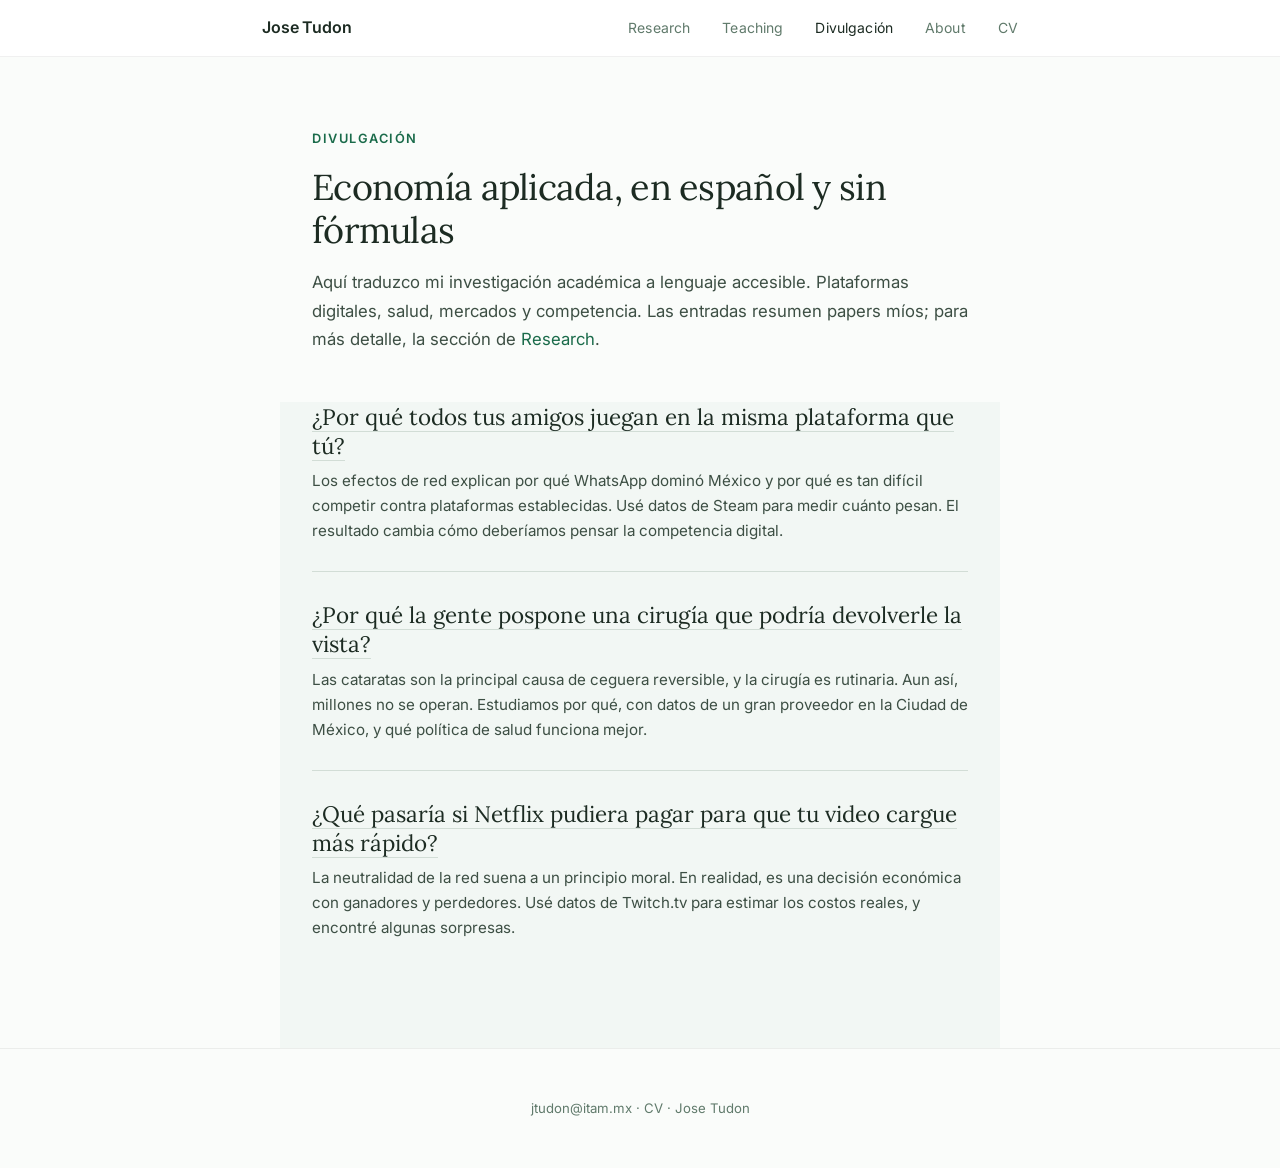
==== blog/index.html @ 885356c7 "Add Divulgación blog section with three posts in Spanish - New /blog/ landing and three posts on Twi" ====
<!DOCTYPE html>
<html lang="es">
<head>
  <meta charset="UTF-8">
  <meta name="viewport" content="width=device-width, initial-scale=1.0">
  <meta http-equiv="X-Content-Type-Options" content="nosniff">
  <meta name="referrer" content="strict-origin-when-cross-origin">
  <title>Divulgación — Jose Tudon</title>
  <meta name="description" content="Divulgación científica en español. Economía digital, plataformas, salud y competencia, explicadas para público general.">
  <meta name="author" content="Jose Tudon">
  <link rel="canonical" href="https://jtudon.com/blog/">

  <meta property="og:type" content="website">
  <meta property="og:title" content="Divulgación — Jose Tudon">
  <meta property="og:description" content="Divulgación científica en español. Economía digital, plataformas, salud y competencia, explicadas para público general.">
  <meta property="og:url" content="https://jtudon.com/blog/">
  <meta property="og:image" content="https://jtudon.com/images/photo.jpg">
  <meta property="og:locale" content="es_MX">

  <meta name="twitter:card" content="summary">
  <meta name="twitter:title" content="Divulgación — Jose Tudon">
  <meta name="twitter:description" content="Divulgación científica en español.">
  <meta name="twitter:image" content="https://jtudon.com/images/photo.jpg">

  <link rel="preconnect" href="https://fonts.googleapis.com">
  <link rel="preconnect" href="https://fonts.gstatic.com" crossorigin>
  <link href="https://fonts.googleapis.com/css2?family=Inter:wght@300;400;500;600&family=Lora:ital,wght@0,400;0,500;1,400&display=swap" rel="stylesheet">

  <link rel="stylesheet" href="/style.css">

  <link rel="icon" href="data:image/svg+xml,<svg xmlns='http://www.w3.org/2000/svg' viewBox='0 0 100 100'><text y='.9em' font-size='90'>JT</text></svg>">
</head>
<body>

  <nav id="navbar">
    <div class="nav-inner">
      <a href="/" class="nav-name">Jose Tudon</a>
      <button class="menu-toggle" aria-label="Menu" onclick="document.querySelector('.nav-links').classList.toggle('open')">
        <span></span><span></span><span></span>
      </button>
      <ul class="nav-links">
        <li><a href="/#research">Research</a></li>
        <li><a href="/#teaching">Teaching</a></li>
        <li><a href="/blog/" class="active">Divulgación</a></li>
        <li><a href="/#about">About</a></li>
        <li><a href="https://www.dropbox.com/scl/fi/91c6y0rz20531xjnlt5kp/CV_JoseTudon.pdf?rlkey=doyjut5jyf7ixormi2hmzsjv6&dl=0" target="_blank">CV</a></li>
      </ul>
    </div>
  </nav>

  <main class="blog-page">
    <header class="blog-header">
      <div class="kicker">Divulgación</div>
      <h1>Economía aplicada, en español y sin fórmulas</h1>
      <p class="lede">
        Aquí traduzco mi investigación académica a lenguaje accesible.
        Plataformas digitales, salud, mercados y competencia.
        Las entradas resumen papers míos; para más detalle, la sección de <a href="/#research">Research</a>.
      </p>
    </header>

    <section class="blog-list">

      <article class="blog-entry">
        <h2><a href="/blog/efectos-de-red-videojuegos/">¿Por qué todos tus amigos juegan en la misma plataforma que tú?</a></h2>
        <p class="excerpt">
          Los efectos de red explican por qué WhatsApp dominó México y por qué es tan difícil competir contra plataformas establecidas.
          Usé datos de Steam para medir cuánto pesan. El resultado cambia cómo deberíamos pensar la competencia digital.
        </p>
      </article>

      <article class="blog-entry">
        <h2><a href="/blog/cirugia-de-cataratas/">¿Por qué la gente pospone una cirugía que podría devolverle la vista?</a></h2>
        <p class="excerpt">
          Las cataratas son la principal causa de ceguera reversible, y la cirugía es rutinaria.
          Aun así, millones no se operan. Estudiamos por qué, con datos de un gran proveedor en la Ciudad de México, y qué política de salud funciona mejor.
        </p>
      </article>

      <article class="blog-entry">
        <h2><a href="/blog/neutralidad-de-red/">¿Qué pasaría si Netflix pudiera pagar para que tu video cargue más rápido?</a></h2>
        <p class="excerpt">
          La neutralidad de la red suena a un principio moral. En realidad, es una decisión económica con ganadores y perdedores.
          Usé datos de Twitch.tv para estimar los costos reales, y encontré algunas sorpresas.
        </p>
      </article>

    </section>
  </main>

  <footer>
    <p>
      <a href="mailto:jtudon@itam.mx">jtudon@itam.mx</a> &middot;
      <a href="https://www.dropbox.com/scl/fi/91c6y0rz20531xjnlt5kp/CV_JoseTudon.pdf?rlkey=doyjut5jyf7ixormi2hmzsjv6&dl=0" target="_blank">CV</a> &middot;
      Jose Tudon
    </p>
  </footer>

  <script>
    const nav = document.getElementById('navbar');
    window.addEventListener('scroll', () => {
      nav.classList.toggle('scrolled', window.scrollY > 10);
    });
    document.querySelectorAll('.nav-links a').forEach(link => {
      link.addEventListener('click', () => {
        document.querySelector('.nav-links').classList.remove('open');
      });
    });
  </script>

</body>
</html>
---- style.css ----
/* === Reset & Base === */
*, *::before, *::after {
  margin: 0;
  padding: 0;
  box-sizing: border-box;
}

:root {
  --green: #1a6b4a;
  --green-light: #c8e6d5;
  --green-faint: #eef6f1;
  --black: #1c2b22;
  --gray-dark: #3d4f44;
  --gray: #607a6b;
  --gray-light: #d2ddd6;
  --white: #fafcfa;
  --bg: #f2f7f4;
  --font: 'Inter', -apple-system, BlinkMacSystemFont, 'Segoe UI', sans-serif;
  --font-serif: 'Lora', Georgia, serif;
}

html {
  scroll-behavior: smooth;
  font-size: 16px;
}

body {
  font-family: var(--font);
  color: var(--black);
  background: var(--white);
  line-height: 1.7;
  -webkit-font-smoothing: antialiased;
}

a {
  color: var(--green);
  text-decoration: none;
  transition: color 0.2s ease;
}

a:hover {
  color: var(--black);
}

::selection {
  background: var(--green-light);
  color: var(--black);
}

/* === Navigation === */
nav {
  position: fixed;
  top: 0;
  left: 0;
  right: 0;
  z-index: 100;
  background: rgba(255, 255, 255, 0.92);
  backdrop-filter: blur(12px);
  -webkit-backdrop-filter: blur(12px);
  border-bottom: 1px solid rgba(0, 0, 0, 0.06);
  transition: box-shadow 0.3s ease;
}

nav.scrolled {
  box-shadow: 0 1px 8px rgba(0, 0, 0, 0.06);
}

nav .nav-inner {
  max-width: 820px;
  margin: 0 auto;
  padding: 0 2rem;
  display: flex;
  align-items: center;
  justify-content: space-between;
  height: 56px;
}

nav .nav-name {
  font-weight: 600;
  font-size: 1rem;
  color: var(--black);
  letter-spacing: -0.01em;
}

nav .nav-links {
  display: flex;
  gap: 2rem;
  list-style: none;
}

nav .nav-links a {
  color: var(--gray);
  font-size: 0.875rem;
  font-weight: 400;
  letter-spacing: 0.01em;
  transition: color 0.2s ease;
}

nav .nav-links a:hover,
nav .nav-links a.active {
  color: var(--black);
}

/* Mobile menu toggle */
.menu-toggle {
  display: none;
  background: none;
  border: none;
  cursor: pointer;
  padding: 4px;
}

.menu-toggle span {
  display: block;
  width: 20px;
  height: 2px;
  background: var(--black);
  margin: 5px 0;
  transition: all 0.3s ease;
}

/* === Hero Section === */
.hero {
  min-height: 100vh;
  display: flex;
  align-items: center;
  padding: 0 2rem;
}

.hero-inner {
  max-width: 820px;
  margin: 0 auto;
  width: 100%;
  display: flex;
  align-items: center;
  gap: 4rem;
}

.hero-text {
  flex: 1;
}

.hero-text h1 {
  font-family: var(--font-serif);
  font-size: 2.75rem;
  font-weight: 400;
  letter-spacing: -0.02em;
  line-height: 1.2;
  margin-bottom: 1.25rem;
  color: var(--black);
}

.hero-text .subtitle {
  font-size: 1.05rem;
  color: var(--gray-dark);
  line-height: 1.7;
  margin-bottom: 1.5rem;
}

.hero-text .subtitle .fields {
  color: var(--green);
  font-weight: 500;
}

.hero-links {
  display: flex;
  gap: 1.5rem;
  align-items: center;
  flex-wrap: wrap;
}

.hero-links a {
  font-size: 0.9rem;
  color: var(--gray);
  display: inline-flex;
  align-items: center;
  gap: 0.4rem;
}

.hero-links a:hover {
  color: var(--green);
}

.hero-links .btn-cv {
  padding: 0.5rem 1.25rem;
  border: 1px solid var(--green);
  color: var(--green);
  border-radius: 4px;
  font-weight: 500;
  font-size: 0.875rem;
  transition: all 0.2s ease;
}

.hero-links .btn-cv:hover {
  background: var(--green);
  color: var(--white);
}

.hero-photo {
  flex-shrink: 0;
}

.hero-photo img {
  width: 200px;
  height: 200px;
  object-fit: cover;
  object-position: center top;
  border-radius: 50%;
  filter: grayscale(15%);
  transition: filter 0.3s ease;
}

.hero-photo img:hover {
  filter: grayscale(0%);
}

/* === Sections === */
section {
  padding: 5rem 2rem;
}

section:nth-child(even) {
  background: var(--bg);
}

.section-inner {
  max-width: 820px;
  margin: 0 auto;
}

.section-title {
  font-size: 0.8rem;
  font-weight: 600;
  text-transform: uppercase;
  letter-spacing: 0.12em;
  color: var(--green);
  margin-bottom: 2.5rem;
}

/* === Research === */
.research-group {
  margin-bottom: 3rem;
}

.research-group:last-child {
  margin-bottom: 0;
}

.research-group h3 {
  font-size: 0.75rem;
  font-weight: 600;
  text-transform: uppercase;
  letter-spacing: 0.1em;
  color: var(--gray);
  margin-bottom: 1.5rem;
  padding-bottom: 0.5rem;
  border-bottom: 1px solid var(--gray-light);
}

.paper {
  margin-bottom: 2rem;
}

.paper:last-child {
  margin-bottom: 0;
}

.paper-title {
  font-family: var(--font-serif);
  font-size: 1.1rem;
  font-weight: 400;
  line-height: 1.4;
  margin-bottom: 0.3rem;
  color: var(--black);
}

.paper-title a {
  color: var(--black);
  text-decoration: none;
  border-bottom: 1px solid var(--gray-light);
  transition: border-color 0.2s ease, color 0.2s ease;
}

.paper-title a:hover {
  color: var(--green);
  border-color: var(--green);
}

.paper-info {
  font-size: 0.9rem;
  color: var(--gray);
  margin-bottom: 0.5rem;
  line-height: 1.5;
}

.paper-info em {
  font-style: italic;
}

.paper-info .status {
  color: var(--green);
  font-weight: 500;
}

.paper-abstract {
  font-size: 0.875rem;
  color: var(--gray-dark);
  line-height: 1.65;
  max-height: 0;
  overflow: hidden;
  transition: max-height 0.4s ease, opacity 0.3s ease;
  opacity: 0;
}

.paper-abstract.open {
  max-height: 500px;
  opacity: 1;
  margin-top: 0.5rem;
}

.abstract-toggle {
  background: none;
  border: none;
  font-size: 0.8rem;
  color: var(--gray);
  cursor: pointer;
  padding: 0;
  font-family: var(--font);
  transition: color 0.2s ease;
}

.abstract-toggle:hover {
  color: var(--green);
}

/* === Teaching === */
.course {
  margin-bottom: 1.5rem;
}

.course:last-child {
  margin-bottom: 0;
}

.course-name {
  font-size: 1.05rem;
  font-weight: 500;
  color: var(--black);
  margin-bottom: 0.25rem;
}

.course-detail {
  font-size: 0.9rem;
  color: var(--gray);
}

/* === About === */
.about-content {
  max-width: 640px;
}

.about-content p {
  margin-bottom: 1.25rem;
  font-size: 1rem;
  color: var(--gray-dark);
  line-height: 1.75;
}

.about-content p:last-child {
  margin-bottom: 0;
}

/* Bad jokes / fun section */
.fun-section {
  margin-top: 3rem;
  padding-top: 2rem;
  border-top: 1px solid var(--gray-light);
}

.fun-section h3 {
  font-size: 0.75rem;
  font-weight: 600;
  text-transform: uppercase;
  letter-spacing: 0.1em;
  color: var(--gray);
  margin-bottom: 1.5rem;
}

.fun-intro {
  font-size: 0.95rem;
  color: var(--gray-dark);
  margin-bottom: 1.5rem;
}

.joke {
  margin-bottom: 2rem;
  padding-left: 1rem;
  border-left: 2px solid var(--green-light);
}

.joke:last-child {
  margin-bottom: 0;
}

.joke-title {
  font-size: 0.9rem;
  font-weight: 500;
  color: var(--black);
  margin-bottom: 0.5rem;
}

.joke-intro {
  font-size: 0.9rem;
  color: var(--gray-dark);
  line-height: 1.6;
  margin-bottom: 0.5rem;
}

.joke blockquote {
  font-size: 0.9rem;
  color: var(--gray-dark);
  line-height: 1.7;
  font-style: italic;
  margin: 0.5rem 0;
}

.joke-punchline {
  font-size: 0.9rem;
  color: var(--gray-dark);
  font-weight: 500;
  margin-top: 0.5rem;
}

.joke .source {
  font-size: 0.8rem;
  color: var(--gray);
  font-style: normal;
  margin-top: 0.4rem;
}

.fun-section blockquote {
  font-size: 0.9rem;
  color: var(--gray-dark);
  line-height: 1.7;
  font-style: italic;
  margin: 0.75rem 0;
  padding-left: 1rem;
  border-left: 2px solid var(--green-light);
}

/* === Footer === */
footer {
  padding: 3rem 2rem;
  text-align: center;
  border-top: 1px solid rgba(0, 0, 0, 0.06);
}

footer p {
  font-size: 0.825rem;
  color: var(--gray);
}

footer a {
  color: var(--gray);
}

footer a:hover {
  color: var(--green);
}

footer .photo-credit {
  font-size: 0.75rem;
  color: var(--gray-light);
  margin-top: 0.5rem;
}

/* === Blog === */
.blog-page {
  padding-top: 8rem;
}

.blog-header {
  max-width: 720px;
  margin: 0 auto 3rem;
  padding: 0 2rem;
}

.blog-header .kicker {
  font-size: 0.8rem;
  font-weight: 600;
  text-transform: uppercase;
  letter-spacing: 0.12em;
  color: var(--green);
  margin-bottom: 1rem;
}

.blog-header h1 {
  font-family: var(--font-serif);
  font-size: 2.25rem;
  font-weight: 400;
  letter-spacing: -0.02em;
  line-height: 1.2;
  color: var(--black);
  margin-bottom: 1rem;
}

.blog-header .lede {
  font-size: 1.05rem;
  color: var(--gray-dark);
  line-height: 1.7;
}

.blog-list {
  max-width: 720px;
  margin: 0 auto;
  padding: 0 2rem 5rem;
}

.blog-entry {
  padding: 1.75rem 0;
  border-bottom: 1px solid var(--gray-light);
}

.blog-entry:first-child {
  padding-top: 0;
}

.blog-entry:last-child {
  border-bottom: none;
}

.blog-entry .date {
  font-size: 0.8rem;
  color: var(--gray);
  letter-spacing: 0.04em;
  text-transform: uppercase;
  margin-bottom: 0.5rem;
}

.blog-entry h2 {
  font-family: var(--font-serif);
  font-size: 1.4rem;
  font-weight: 400;
  line-height: 1.3;
  margin-bottom: 0.5rem;
}

.blog-entry h2 a {
  color: var(--black);
  border-bottom: 1px solid var(--gray-light);
  transition: border-color 0.2s ease, color 0.2s ease;
}

.blog-entry h2 a:hover {
  color: var(--green);
  border-color: var(--green);
}

.blog-entry .excerpt {
  font-size: 0.95rem;
  color: var(--gray-dark);
  line-height: 1.65;
}

/* === Individual blog post === */
.post {
  max-width: 680px;
  margin: 0 auto;
  padding: 8rem 2rem 4rem;
}

.post .back-link {
  font-size: 0.85rem;
  color: var(--gray);
  margin-bottom: 2.5rem;
  display: inline-block;
}

.post .back-link:hover {
  color: var(--green);
}

.post .date {
  font-size: 0.8rem;
  color: var(--gray);
  letter-spacing: 0.04em;
  text-transform: uppercase;
  margin-bottom: 0.75rem;
}

.post h1 {
  font-family: var(--font-serif);
  font-size: 2rem;
  font-weight: 400;
  letter-spacing: -0.02em;
  line-height: 1.25;
  color: var(--black);
  margin-bottom: 2rem;
}

.post-body p {
  font-size: 1.02rem;
  color: var(--gray-dark);
  line-height: 1.8;
  margin-bottom: 1.25rem;
  font-family: var(--font-serif);
  font-weight: 400;
}

.post-body p:last-child {
  margin-bottom: 0;
}

.post-footer {
  margin-top: 3rem;
  padding-top: 1.75rem;
  border-top: 1px solid var(--gray-light);
  font-size: 0.9rem;
  color: var(--gray);
  line-height: 1.65;
}

.post-footer a {
  color: var(--green);
}

/* === Responsive === */
@media (max-width: 768px) {
  .hero-inner {
    flex-direction: column-reverse;
    gap: 2rem;
    text-align: center;
    padding-top: 6rem;
  }

  .hero-text h1 {
    font-size: 2.1rem;
  }

  .hero-links {
    justify-content: center;
  }

  .hero-photo img {
    width: 160px;
    height: 160px;
  }

  .menu-toggle {
    display: block;
  }

  nav .nav-links {
    display: none;
    position: absolute;
    top: 56px;
    left: 0;
    right: 0;
    background: rgba(255, 255, 255, 0.97);
    backdrop-filter: blur(12px);
    flex-direction: column;
    padding: 1rem 2rem 1.5rem;
    gap: 1rem;
    border-bottom: 1px solid rgba(0, 0, 0, 0.06);
  }

  nav .nav-links.open {
    display: flex;
  }

  section {
    padding: 3.5rem 1.5rem;
  }
}

@media (max-width: 768px) {
  .blog-header h1 { font-size: 1.75rem; }
  .post { padding-top: 6rem; }
  .post h1 { font-size: 1.6rem; }
  .post-body p { font-size: 0.98rem; }
}

@media (max-width: 480px) {
  .hero-text h1 {
    font-size: 1.75rem;
  }

  .hero-text .subtitle {
    font-size: 0.95rem;
  }
}
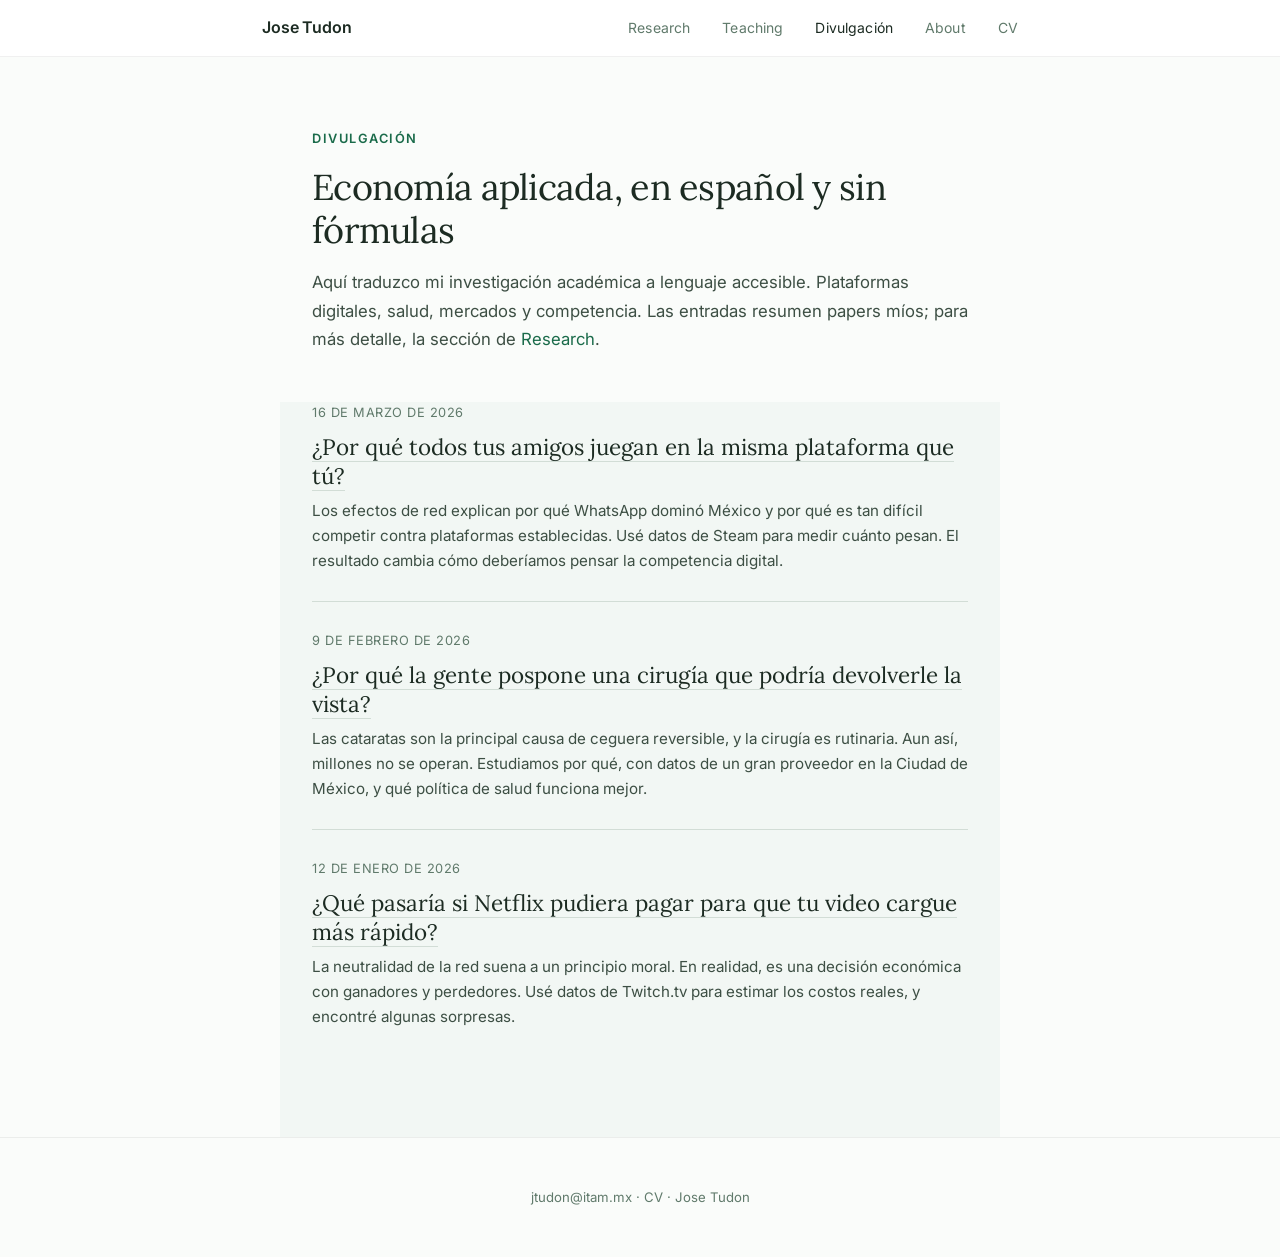
==== commit 67002e28: "Add publication dates to blog posts (Jan–Mar 2026) Co-Authored-By: Claude Opus 4.7 (1M context) <nor" ====
--- a/blog/index.html
+++ b/blog/index.html
@@ -62,6 +62,7 @@
     <section class="blog-list">
 
       <article class="blog-entry">
+        <div class="date">16 de marzo de 2026</div>
         <h2><a href="/blog/efectos-de-red-videojuegos/">¿Por qué todos tus amigos juegan en la misma plataforma que tú?</a></h2>
         <p class="excerpt">
           Los efectos de red explican por qué WhatsApp dominó México y por qué es tan difícil competir contra plataformas establecidas.
@@ -70,6 +71,7 @@
       </article>
 
       <article class="blog-entry">
+        <div class="date">9 de febrero de 2026</div>
         <h2><a href="/blog/cirugia-de-cataratas/">¿Por qué la gente pospone una cirugía que podría devolverle la vista?</a></h2>
         <p class="excerpt">
           Las cataratas son la principal causa de ceguera reversible, y la cirugía es rutinaria.
@@ -78,6 +80,7 @@
       </article>
 
       <article class="blog-entry">
+        <div class="date">12 de enero de 2026</div>
         <h2><a href="/blog/neutralidad-de-red/">¿Qué pasaría si Netflix pudiera pagar para que tu video cargue más rápido?</a></h2>
         <p class="excerpt">
           La neutralidad de la red suena a un principio moral. En realidad, es una decisión económica con ganadores y perdedores.
